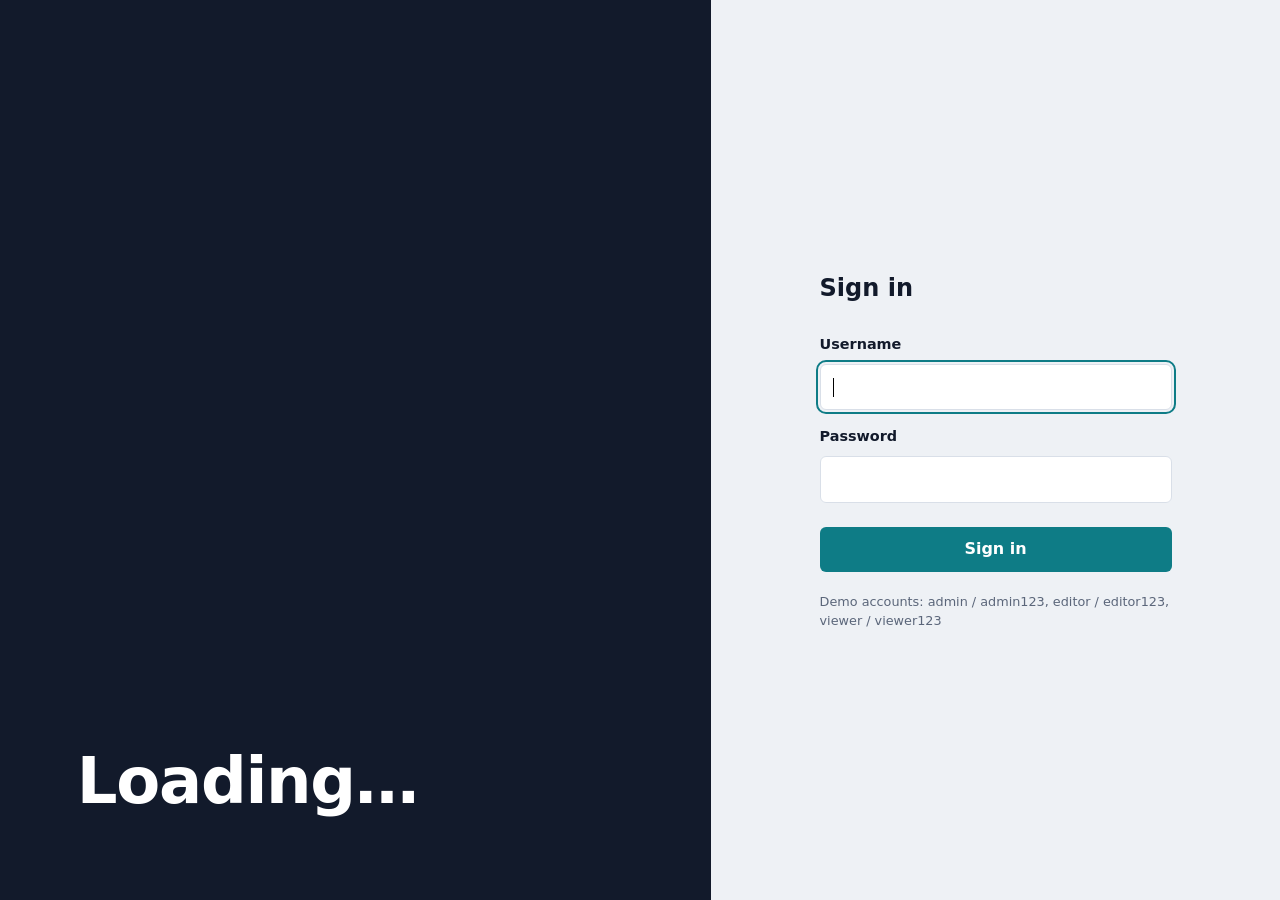
==== dashboard.html @ 2c2d31fc "first commit" ====
<!DOCTYPE html>
<html lang="en">
<head>
  <meta charset="UTF-8">
  <meta name="viewport" content="width=device-width, initial-scale=1">
  <title>Dashboard</title>
  <link rel="preconnect" href="https://fonts.googleapis.com">
  <link rel="preconnect" href="https://fonts.gstatic.com" crossorigin>
  <link rel="stylesheet" href="https://fonts.googleapis.com/css2?family=Instrument+Sans:wght@400;500;600;700&display=swap">
  <link rel="stylesheet" href="assets/css/styles.css">
</head>
<body class="app-page" hidden>
  <header class="topbar">
    <strong id="app-name" class="topbar-title"></strong>
    <nav id="nav" class="nav" aria-label="Sections"></nav>
    <div class="topbar-user">
      <span id="user-name"></span>
      <span id="user-role" class="badge"></span>
      <button id="logout-btn" class="btn btn-ghost" type="button">Sign out</button>
    </div>
  </header>

  <main id="content" class="content" tabindex="-1"></main>

  <script type="module" src="assets/js/dashboard.js"></script>
</body>
</html>
---- assets/css/styles.css ----
:root {
  --bg: #eef1f5;
  --surface: #ffffff;
  --ink: #121a2b;
  --muted: #5b667a;
  --line: #d9dfe8;
  --accent: #0e7c86;
  --accent-ink: #ffffff;
  --danger: #b3261e;
  --danger-bg: #fdecea;
  --radius: 6px;
  --font: "Instrument Sans", system-ui, -apple-system, "Segoe UI", sans-serif;
}

*, *::before, *::after { box-sizing: border-box; }
html { font-size: 16px; }
body {
  margin: 0;
  font-family: var(--font);
  color: var(--ink);
  background: var(--bg);
  line-height: 1.5;
}
[hidden] { display: none !important; }
:focus-visible { outline: 2px solid var(--accent); outline-offset: 2px; }

/* ---------- Buttons ---------- */
.btn {
  font: inherit; font-weight: 600;
  padding: .65rem 1.1rem;
  border: 0; border-radius: var(--radius);
  background: var(--accent); color: var(--accent-ink);
  cursor: pointer;
}
.btn:hover { filter: brightness(1.08); }
.btn:disabled { opacity: .6; cursor: wait; }
.btn-ghost { background: transparent; color: var(--ink); border: 1px solid var(--line); padding: .4rem .8rem; }
.btn-ghost:hover { background: var(--bg); filter: none; }

/* ---------- Login ---------- */
.login-page { display: grid; grid-template-columns: minmax(0, 5fr) minmax(0, 4fr); min-height: 100vh; }
.login-brand {
  background: var(--ink); color: #fff;
  padding: clamp(2rem, 6vw, 5rem);
  display: flex; flex-direction: column; justify-content: flex-end;
}
.login-brand h1 { margin: 0 0 .5rem; font-size: clamp(2.2rem, 5vw, 4rem); line-height: 1.05; letter-spacing: -.02em; }
.login-brand p { margin: 0; color: #aab4c8; max-width: 28ch; }
.login-panel { display: grid; place-items: center; padding: 2rem; }
.login-form { width: min(100%, 22rem); display: grid; gap: .5rem; }
.login-form h2 { margin: 0 0 .75rem; font-size: 1.5rem; }
.login-form label { font-weight: 600; font-size: .9rem; margin-top: .5rem; }
.login-form input {
  font: inherit; padding: .65rem .75rem;
  border: 1px solid var(--line); border-radius: var(--radius); background: var(--surface);
}
.login-form .btn { margin-top: 1rem; }
.hint { color: var(--muted); font-size: .8rem; margin: .75rem 0 0; }
.alert {
  background: var(--danger-bg); color: var(--danger);
  border-left: 3px solid var(--danger);
  padding: .6rem .8rem; border-radius: var(--radius); font-size: .9rem;
}

/* ---------- App shell ---------- */
.topbar {
  display: flex; align-items: center; gap: 1.5rem; flex-wrap: wrap;
  padding: .75rem clamp(1rem, 4vw, 2.5rem);
  background: var(--surface); border-bottom: 1px solid var(--line);
}
.topbar-title { font-size: 1.05rem; letter-spacing: -.01em; }
.nav { display: flex; gap: .25rem; flex: 1; flex-wrap: wrap; }
.nav button {
  font: inherit; font-weight: 500; color: var(--muted);
  background: none; border: 0; border-bottom: 2px solid transparent;
  padding: .4rem .75rem; cursor: pointer;
}
.nav button:hover { color: var(--ink); }
.nav button[aria-current="page"] { color: var(--ink); border-bottom-color: var(--accent); }
.topbar-user { display: flex; align-items: center; gap: .6rem; font-size: .9rem; }
.badge { background: #dff1f2; color: #0a5a62; padding: .1rem .55rem; border-radius: 999px; font-size: .78rem; font-weight: 600; }

.content { max-width: 60rem; margin: 0 auto; padding: 2rem clamp(1rem, 4vw, 2.5rem) 4rem; }
.content h1 { margin: 0 0 .25rem; font-size: 1.75rem; letter-spacing: -.02em; }
.lede { margin: 0 0 1.5rem; color: var(--muted); }
.panel { background: var(--surface); border: 1px solid var(--line); border-radius: var(--radius); padding: 1.25rem; margin-bottom: 1rem; }
.panel h2 { margin: 0 0 .75rem; font-size: 1rem; }
.chips { display: flex; flex-wrap: wrap; gap: .4rem; padding: 0; margin: 0; list-style: none; }
.chips li { background: var(--bg); border: 1px solid var(--line); border-radius: 999px; padding: .15rem .65rem; font-size: .85rem; }

.table-wrap { overflow-x: auto; }
table { width: 100%; border-collapse: collapse; font-size: .92rem; }
th, td { text-align: left; padding: .6rem .75rem; border-bottom: 1px solid var(--line); white-space: nowrap; }
th { color: var(--muted); font-weight: 600; }
.status-off { color: var(--danger); }
pre { margin: 0; overflow-x: auto; font-size: .85rem; background: var(--bg); padding: 1rem; border-radius: var(--radius); }

@media (max-width: 760px) {
  .login-page { grid-template-columns: 1fr; }
  .login-brand { min-height: 12rem; padding: 2rem; }
}
@media (prefers-reduced-motion: reduce) { * { transition: none !important; animation: none !important; } }
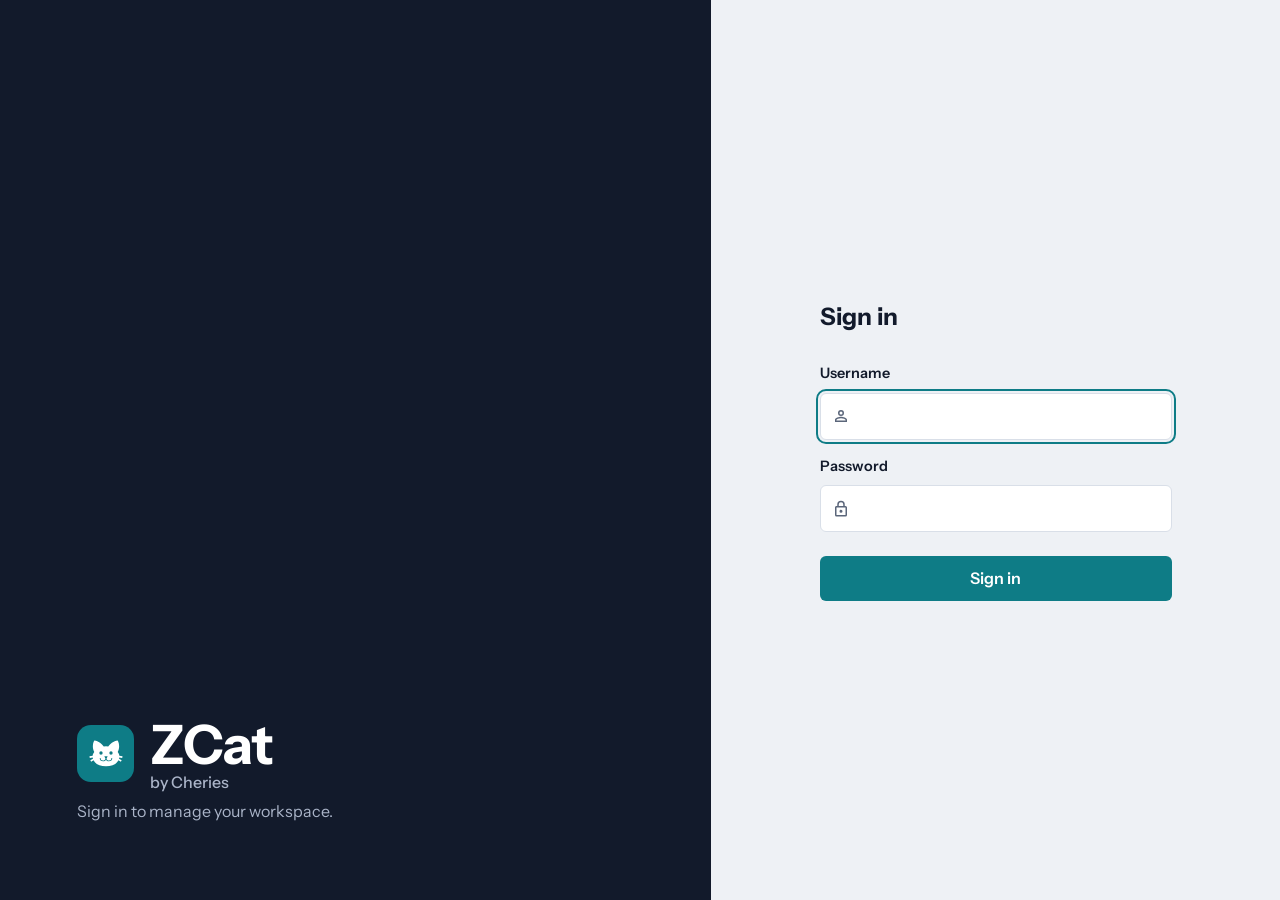
==== commit f4dc93c1: "first comment" ====
--- a/dashboard.html
+++ b/dashboard.html
@@ -4,6 +4,7 @@
   <meta charset="UTF-8">
   <meta name="viewport" content="width=device-width, initial-scale=1">
   <title>Dashboard</title>
+  <link rel="icon" type="image/svg+xml" href="assets/img/favicon.svg">
   <link rel="preconnect" href="https://fonts.googleapis.com">
   <link rel="preconnect" href="https://fonts.gstatic.com" crossorigin>
   <link rel="stylesheet" href="https://fonts.googleapis.com/css2?family=Instrument+Sans:wght@400;500;600;700&display=swap">
@@ -11,7 +12,7 @@
 </head>
 <body class="app-page" hidden>
   <header class="topbar">
-    <strong id="app-name" class="topbar-title"></strong>
+    <a id="brand" class="brand" href="#overview" aria-label="Home"></a>
     <nav id="nav" class="nav" aria-label="Sections"></nav>
     <div class="topbar-user">
       <span id="user-name"></span>
--- a/assets/css/styles.css
+++ b/assets/css/styles.css
@@ -56,11 +56,6 @@
 }
 .login-form .btn { margin-top: 1rem; }
 .hint { color: var(--muted); font-size: .8rem; margin: .75rem 0 0; }
-.alert {
-  background: var(--danger-bg); color: var(--danger);
-  border-left: 3px solid var(--danger);
-  padding: .6rem .8rem; border-radius: var(--radius); font-size: .9rem;
-}
 
 /* ---------- App shell ---------- */
 .topbar {
@@ -80,7 +75,7 @@
 .topbar-user { display: flex; align-items: center; gap: .6rem; font-size: .9rem; }
 .badge { background: #dff1f2; color: #0a5a62; padding: .1rem .55rem; border-radius: 999px; font-size: .78rem; font-weight: 600; }
 
-.content { max-width: 60rem; margin: 0 auto; padding: 2rem clamp(1rem, 4vw, 2.5rem) 4rem; }
+.content { max-width: 70rem; margin: 0 auto; padding: 2rem clamp(1rem, 4vw, 2.5rem) 4rem; }
 .content h1 { margin: 0 0 .25rem; font-size: 1.75rem; letter-spacing: -.02em; }
 .lede { margin: 0 0 1.5rem; color: var(--muted); }
 .panel { background: var(--surface); border: 1px solid var(--line); border-radius: var(--radius); padding: 1.25rem; margin-bottom: 1rem; }
@@ -100,3 +95,225 @@
   .login-brand { min-height: 12rem; padding: 2rem; }
 }
 @media (prefers-reduced-motion: reduce) { * { transition: none !important; animation: none !important; } }
+
+/* ---------- Tests: catalog & intro ---------- */
+.muted { color: var(--muted); }
+.cards { display: grid; grid-template-columns: repeat(auto-fill, minmax(16rem, 1fr)); gap: 1rem; }
+.card {
+  font: inherit; color: inherit; text-align: left; cursor: pointer;
+  display: flex; flex-direction: column; gap: .4rem;
+  background: var(--surface); border: 1px solid var(--line); border-top: 3px solid var(--accent);
+  border-radius: var(--radius); padding: 1.1rem;
+  transition: transform .12s ease, box-shadow .12s ease;
+}
+.card:hover { transform: translateY(-2px); box-shadow: 0 6px 18px rgba(18, 26, 43, .1); }
+.card-folder { font-size: .72rem; text-transform: uppercase; letter-spacing: .08em; color: var(--accent); font-weight: 700; }
+.card-title { font-size: 1.1rem; font-weight: 700; letter-spacing: -.01em; }
+.card-desc { color: var(--muted); font-size: .9rem; flex: 1; }
+.card-meta { font-size: .8rem; color: var(--muted); }
+.card-last { font-size: .8rem; font-weight: 600; color: #0a5a62; }
+.link-btn { font: inherit; background: none; border: 0; color: var(--accent); cursor: pointer; padding: 0; margin-bottom: 1rem; }
+.facts { display: flex; gap: 1.25rem; flex-wrap: wrap; padding: 0; margin: .75rem 0 0; list-style: none; color: var(--muted); font-size: .9rem; }
+.paces { border: 1px solid var(--line); border-radius: var(--radius); margin: 1rem 0 0; display: flex; gap: .75rem; flex-wrap: wrap; }
+.paces legend { font-weight: 600; padding: 0 .4rem; }
+.pace { display: flex; align-items: center; gap: .5rem; padding: .55rem 1rem; border: 1px solid var(--line); border-radius: var(--radius); cursor: pointer; }
+.pace:has(input:checked) { border-color: var(--accent); background: #e6f3f4; }
+.pace input { accent-color: var(--accent); }
+.pace-name { font-weight: 600; }
+.test-root > .btn { margin-top: .5rem; }
+
+/* ---------- Tests: runner ---------- */
+.runner-bar {
+  position: sticky; top: 0; z-index: 5;
+  display: flex; align-items: center; gap: 1rem; flex-wrap: wrap;
+  background: var(--surface); border: 1px solid var(--line); border-radius: var(--radius);
+  padding: .6rem 1rem; margin-bottom: 1rem;
+}
+.runner-bar strong { flex: 1; min-width: 8rem; }
+.timer { font-variant-numeric: tabular-nums; font-weight: 700; font-size: 1.15rem; }
+.timer.low { color: var(--danger); }
+.runner { display: grid; grid-template-columns: minmax(0, 1fr) 15rem; gap: 1rem; align-items: start; }
+.q-card, .side { background: var(--surface); border: 1px solid var(--line); border-radius: var(--radius); padding: 1.5rem; }
+.side { padding: 1rem; position: sticky; top: 5rem; }
+.side h2 { font-size: .9rem; margin: 0 0 .75rem; }
+.legend { font-size: .75rem; margin: .75rem 0 0; }
+.palette { display: grid; grid-template-columns: repeat(5, 1fr); gap: .4rem; }
+.pal { font: inherit; font-size: .85rem; aspect-ratio: 1; border: 1px solid var(--line); background: var(--surface); border-radius: var(--radius); cursor: pointer; position: relative; }
+.pal.done { background: #dff1f2; border-color: var(--accent); }
+.pal[aria-current="step"] { outline: 2px solid var(--ink); outline-offset: 1px; font-weight: 700; }
+.pal.flag::after { content: ""; position: absolute; top: 3px; right: 3px; width: 7px; height: 7px; border-radius: 50%; background: #d98a00; }
+
+.q-head { display: flex; align-items: center; gap: .5rem; flex-wrap: wrap; margin-bottom: 1rem; }
+.q-num { font-weight: 700; margin-right: auto; }
+.badge-soft { background: var(--bg); color: var(--muted); }
+.chip-btn { font: inherit; font-size: .85rem; border: 1px solid var(--line); background: var(--surface); color: var(--ink); border-radius: 999px; padding: .2rem .8rem; cursor: pointer; }
+.chip-btn[aria-pressed="true"] { background: var(--ink); color: #fff; border-color: var(--ink); }
+.hint-box { background: #fff7e0; border-left: 3px solid #d98a00; padding: .6rem .8rem; border-radius: var(--radius); font-size: .9rem; margin: 0 0 1rem; }
+.q-img { display: block; max-width: 100%; object-fit: contain; border-radius: var(--radius); margin: 0 0 1rem; }
+.q-img.landscape { max-height: 16rem; }
+.q-img.portrait { max-height: 24rem; }
+.q-img.square { max-height: 18rem; }
+.passage { background: var(--bg); border-radius: var(--radius); padding: 1rem; margin-bottom: 1rem; }
+.q-text { font-size: 1.25rem; margin: 0 0 1rem; line-height: 1.4; }
+.multi-note { font-size: .85rem; font-weight: 600; color: var(--accent); margin: 0 0 .5rem; }
+.opts { display: grid; gap: .5rem; }
+.opt { display: flex; align-items: center; gap: .75rem; border: 1px solid var(--line); border-radius: var(--radius); padding: .7rem .9rem; cursor: pointer; }
+.opt:hover { border-color: var(--accent); }
+.opt:has(input:checked) { border-color: var(--accent); background: #e6f3f4; }
+.opt input { accent-color: var(--accent); }
+.opt-key { font-weight: 700; color: var(--muted); width: 1.2rem; }
+
+.sentence { font-size: 1.15rem; line-height: 2.2; margin: 0 0 1rem; }
+.seg {
+  font: inherit; color: inherit; background: var(--surface); cursor: pointer;
+  border: 1px solid #8aa0b8; border-radius: 4px; padding: 0 .2rem; margin-top: 0.1rem; margin-bottom: 0.2rem; background-color:#defeff;
+  text-decoration: underline; text-decoration-thickness: 1px; text-underline-offset: 3px;
+}
+.seg:hover { background: #e6f3f4; border-color: var(--accent); }
+.seg[aria-pressed="true"] { background: var(--danger-bg); border-color: var(--danger); color: var(--danger); }
+.seg.need-fix { background: var(--danger-bg); border-color: var(--danger); color: var(--danger); text-decoration-color: var(--danger); }
+.seg.is-ok { background: #e6f3f4; border-color: var(--accent); }
+.seg.is-ok::after { content: " ✓"; display: inline-block; color: var(--accent); font-weight: 700; text-decoration: none; }
+.seg-fix { display: inline-block; margin: 0 .15rem; padding: 0 .5rem; border-radius: 4px; background: var(--accent); color: #fff; font-size: .85em; font-weight: 600; line-height: 1.7; }
+.chip-correct { border-color: var(--accent); background: #e6f3f4; }
+.fixes { display: grid; gap: .6rem; margin: 0 0 1rem; }
+.fix { display: grid; gap: .25rem; font-size: .9rem; }
+.fix input { font: inherit; padding: .6rem .75rem; border: 1px solid var(--line); border-radius: var(--radius); }
+.q-nav { display: flex; justify-content: space-between; gap: .5rem; margin-top: 1.5rem; }
+.q-nav .btn:disabled { cursor: not-allowed; }
+
+/* ---------- Tests: results ---------- */
+.summary { display: flex; align-items: center; gap: 2rem; flex-wrap: wrap; }
+.ring { --p: 0; width: 8rem; aspect-ratio: 1; border-radius: 50%; display: grid; place-items: center; position: relative; background: conic-gradient(var(--accent) calc(var(--p) * 1%), var(--line) 0); }
+.ring::before { content: ""; position: absolute; inset: .7rem; background: var(--surface); border-radius: 50%; }
+.ring span { position: relative; font-size: 1.6rem; font-weight: 700; }
+.stats { display: grid; grid-template-columns: repeat(auto-fit, minmax(6rem, 1fr)); gap: 1rem; flex: 1; }
+.stat { display: grid; }
+.stat strong { font-size: 1.6rem; }
+.stat span { color: var(--muted); font-size: .85rem; }
+.stat.ok strong { color: var(--accent); }
+.stat.bad strong { color: var(--danger); }
+.review { background: var(--surface); border: 1px solid var(--line); border-left-width: 4px; border-radius: var(--radius); margin-bottom: .6rem; }
+.review.correct { border-left-color: var(--accent); }
+.review.incorrect { border-left-color: var(--danger); }
+.review.unanswered { border-left-color: #9aa5b8; }
+.review summary { cursor: pointer; padding: .75rem 1rem; display: flex; gap: .75rem; }
+.mark { font-weight: 700; }
+.review.correct .mark { color: var(--accent); }
+.review.incorrect .mark { color: var(--danger); }
+.review-body { padding: 0 1rem 1rem 2.6rem; font-size: .92rem; }
+.review-row { margin: .3rem 0; }
+.explain { background: var(--bg); border-radius: var(--radius); padding: .75rem 1rem; margin-top: .6rem; }
+.explain p { margin: .3rem 0; }
+.explain ul { margin: .3rem 0 0; padding-left: 1.2rem; }
+.formula { font-family: ui-monospace, monospace; font-size: .85rem; }
+
+@media (max-width: 860px) {
+  .runner { grid-template-columns: 1fr; }
+  .side { position: static; }
+  .palette { grid-template-columns: repeat(auto-fill, minmax(2.5rem, 1fr)); }
+}
+
+/* ---------- Password tool ---------- */
+.tool-form { display: grid; gap: .6rem; max-width: 28rem; }
+.field { display: grid; gap: .25rem; font-size: .9rem; font-weight: 600; }
+.field input, .field select { font: inherit; font-weight: 400; padding: .6rem .75rem; border: 1px solid var(--line); border-radius: var(--radius); background: var(--surface); color: var(--ink); }
+.check-row { display: flex; align-items: center; gap: .5rem; font-size: .9rem; }
+.tool-out { display: grid; gap: .5rem; justify-items: start; margin: 1rem 0; }
+.tool-out pre { width: 100%; }
+.hash { display: block; width: 100%; word-break: break-all; background: var(--bg); padding: .6rem .75rem; border-radius: var(--radius); font-size: .85rem; }
+.result-ok { color: var(--accent); font-weight: 600; margin: .5rem 0 0; }
+.result-bad { color: var(--danger); font-weight: 600; margin: .5rem 0 0; }
+.notes { margin: 0; padding-left: 1.2rem; display: grid; gap: .4rem; }
+details.panel summary { cursor: pointer; font-weight: 600; }
+details.panel[open] summary { margin-bottom: .75rem; }
+code { background: var(--bg); padding: .05rem .3rem; border-radius: 4px; font-size: .88em; }
+
+/* ---------- Modal ---------- */
+.modal { border: 0; padding: 0; border-radius: 10px; width: min(92vw, 28rem); max-height: 85vh; color: var(--ink); background: var(--surface); box-shadow: 0 20px 60px rgba(18, 26, 43, .35); }
+.modal-wide { width: min(92vw, 40rem); }
+.modal::backdrop { background: rgba(18, 26, 43, .55); }
+.modal[open] { animation: modal-in .14s ease-out; }
+@keyframes modal-in { from { opacity: 0; transform: translateY(8px) scale(.98); } }
+body:has(dialog.modal[open]) { overflow: hidden; }
+.modal-card { display: flex; flex-direction: column; max-height: 85vh; }
+.modal-head { display: flex; align-items: center; justify-content: space-between; gap: 1rem; padding: 1rem 1.25rem; border-bottom: 1px solid var(--line); }
+.modal-head h2 { margin: 0; font-size: 1.1rem; }
+.modal-x { font: inherit; font-size: 1.5rem; line-height: 1; background: none; border: 0; color: var(--muted); cursor: pointer; padding: 0 .25rem; }
+.modal-x:hover { color: var(--ink); }
+.modal-body { padding: 1.25rem; overflow-y: auto; }
+.modal-body > :first-child { margin-top: 0; }
+.modal-body > :last-child { margin-bottom: 0; }
+.modal-body .explain { background: none; padding: 0; margin: 0; }
+.modal-foot { display: flex; justify-content: flex-end; gap: .5rem; padding: .75rem 1.25rem 1rem; }
+.btn-danger { background: var(--danger); }
+
+/* ---------- Peek answer ---------- */
+.opt.reveal-correct { border-color: var(--accent); background: #e6f3f4; box-shadow: inset 4px 0 0 var(--accent); }
+.opt-tag { margin-left: auto; font-size: .75rem; font-weight: 700; color: var(--accent); }
+.answer-box { margin-top: 1rem; background: #e6f3f4; border-left: 3px solid var(--accent); padding: .7rem .9rem; border-radius: var(--radius); font-size: .95rem; }
+
+/* ---------- Reports ---------- */
+.pct { font-weight: 600; font-size: .8rem; padding: .1rem .55rem; border-radius: 999px; }
+.pct-high { background: #dff1f2; color: #0a5a62; }
+.pct-mid { background: #fff3d6; color: #7a5200; }
+.pct-low { background: var(--danger-bg); color: var(--danger); }
+.report-actions { display: flex; justify-content: flex-end; }
+
+/* ---------- Reports: row actions ---------- */
+.btn-sm { padding: .25rem .7rem; font-size: .85rem; }
+.row-actions { display: flex; gap: .4rem; }
+.row-actions .btn:disabled { cursor: not-allowed; }
+
+/* ---------- Modal: test details ---------- */
+.modal .paces { margin-top: 1rem; }
+
+/* ---------- Timer pause ---------- */
+.q-card { position: relative; }
+.runner.paused .q-card > *, .runner.paused .side > * { visibility: hidden; }
+.runner.paused .q-card::after { content: "Paused"; position: absolute; inset: 0; display: grid; place-items: center; font-size: 1.5rem; font-weight: 700; }
+
+/* ---------- Icons & logo ---------- */
+.icon { flex: none; vertical-align: middle; }
+.btn, .chip-btn { display: inline-flex; align-items: center; justify-content: center; gap: .4rem; }
+.brand { display: inline-flex; align-items: center; gap: .6rem; color: var(--ink); text-decoration: none; border-bottom: 2px solid transparent; padding: .15rem 0; }
+.brand[aria-current="page"] { border-bottom-color: var(--accent); }
+.brand-mark { display: grid; place-items: center; width: 2.1rem; height: 2.1rem; border-radius: 8px; background: var(--accent); color: #fff; flex: none; }
+.brand-text { display: inline-flex; align-items: baseline; gap: .35rem; }
+.brand-name { font-weight: 700; font-size: 1.15rem; letter-spacing: -.01em; }
+.brand-by { color: var(--muted); font-size: .8rem; font-weight: 500; letter-spacing: normal; }
+.nav button { display: inline-flex; align-items: center; gap: .4rem; }
+.timer-wrap { display: inline-flex; align-items: center; gap: .35rem; }
+.card-folder { display: inline-flex; align-items: center; gap: .35rem; }
+.login-logo { display: flex; align-items: center; gap: 1rem; margin: 0 0 .75rem; }
+.login-brand .brand-mark { width: 3.6rem; height: 3.6rem; border-radius: 14px; }
+.login-brand .brand-text { flex-direction: column; align-items: flex-start; gap: .1rem; line-height: 1.05; }
+.login-brand .brand-name { font-size: clamp(2rem, 4.5vw, 3.4rem); }
+.login-brand .brand-by { color: #aab4c8; font-size: 1rem; }
+.input-wrap { position: relative; }
+.input-icon { position: absolute; left: .75rem; top: 50%; transform: translateY(-50%); color: var(--muted); display: grid; pointer-events: none; }
+.login-form .input-wrap input { width: 100%; padding-left: 2.5rem; }
+
+/* ---------- Home ---------- */
+.hero { display: flex; align-items: center; justify-content: space-between; gap: 1.5rem; flex-wrap: wrap; margin-bottom: 1.25rem; padding: clamp(1.25rem, 4vw, 2.25rem); border-radius: 12px; color: #fff; background: linear-gradient(135deg, #121a2b 0%, #1d4b63 100%); }
+.hero h1 { margin: 0 0 .35rem; color: #fff; font-size: clamp(1.6rem, 4vw, 2.3rem); }
+.hero p { margin: 0; color: #c3cde0; max-width: 38ch; }
+.btn-lg { padding: .9rem 1.6rem; font-size: 1.05rem; letter-spacing: .08em; text-transform: uppercase; }
+.btn-hero { background: #2ec4b6; color: #08222c; }
+.btn-hero:hover { filter: brightness(1.08); }
+.home-grid { display: grid; grid-template-columns: repeat(auto-fit, minmax(18rem, 1fr)); gap: 1rem; margin-bottom: 1.25rem; }
+.list-card { margin-bottom: 0; }
+.list-card h2 { display: flex; align-items: center; gap: .5rem; margin: 0 0 .75rem; }
+.mini-list { list-style: none; margin: 0; padding: 0; display: grid; gap: .25rem; }
+.mini-item { display: flex; align-items: center; gap: .75rem; padding: .6rem .5rem; border-radius: var(--radius); }
+button.mini-item { font: inherit; color: inherit; background: none; border: 0; width: 100%; text-align: left; cursor: pointer; }
+button.mini-item:hover { background: var(--bg); }
+.mini-icon { display: grid; place-items: center; width: 2.2rem; height: 2.2rem; border-radius: 50%; background: #e6f3f4; color: var(--accent); flex: none; }
+.mini-main { flex: 1; min-width: 0; display: grid; }
+.mini-title { font-weight: 600; overflow: hidden; text-overflow: ellipsis; white-space: nowrap; }
+.mini-sub { color: var(--muted); font-size: .82rem; }
+.quotes { display: grid; grid-template-columns: repeat(auto-fit, minmax(15rem, 1fr)); gap: 1rem; margin-bottom: 1.25rem; }
+.quote-card { margin: 0; display: flex; align-items: flex-start; gap: .85rem; padding: 1.1rem 1.25rem; background: var(--surface); border: 1px solid var(--line); border-radius: 10px; }
+.quote-icon { display: grid; place-items: center; width: 2.4rem; height: 2.4rem; border-radius: 50%; background: #e6f3f4; color: var(--accent); flex: none; }
+.quote-card p { margin: 0; font-weight: 500; line-height: 1.45; }
+details.panel .chips + .chips { margin-top: .5rem; }
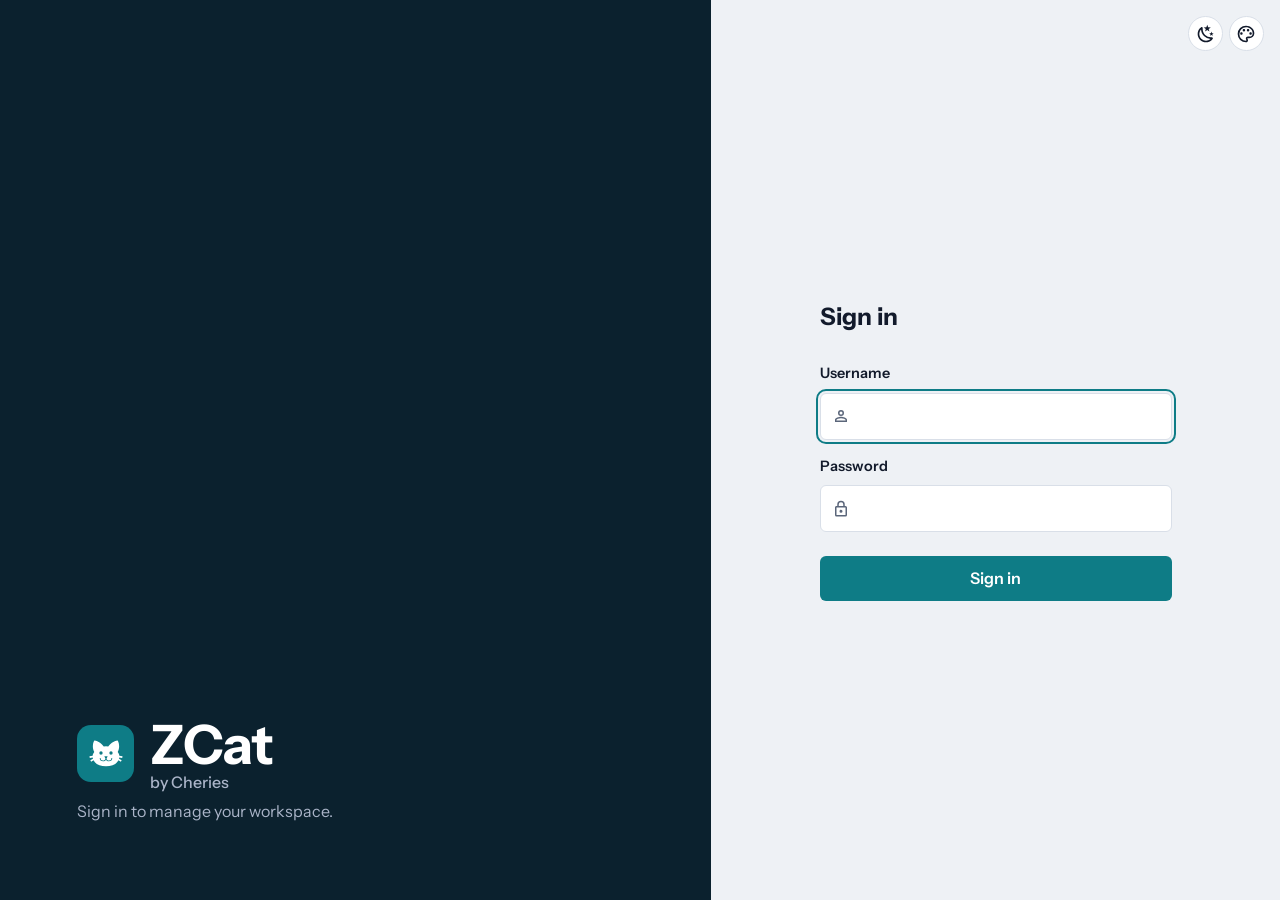
==== commit d3970f24: "first commit" ====
--- a/dashboard.html
+++ b/dashboard.html
@@ -8,6 +8,7 @@
   <link rel="preconnect" href="https://fonts.googleapis.com">
   <link rel="preconnect" href="https://fonts.gstatic.com" crossorigin>
   <link rel="stylesheet" href="https://fonts.googleapis.com/css2?family=Instrument+Sans:wght@400;500;600;700&display=swap">
+  <script src="assets/js/theme-boot.js"></script>
   <link rel="stylesheet" href="assets/css/styles.css">
 </head>
 <body class="app-page" hidden>
@@ -15,6 +16,7 @@
     <a id="brand" class="brand" href="#overview" aria-label="Home"></a>
     <nav id="nav" class="nav" aria-label="Sections"></nav>
     <div class="topbar-user">
+      <span class="theme-controls" id="theme-controls"></span>
       <span id="user-name"></span>
       <span id="user-role" class="badge"></span>
       <button id="logout-btn" class="btn btn-ghost" type="button">Sign out</button>
--- a/assets/css/styles.css
+++ b/assets/css/styles.css
@@ -1,16 +1,79 @@
 :root {
+  color-scheme: light;
   --bg: #eef1f5;
   --surface: #ffffff;
   --ink: #121a2b;
+  --on-ink: #ffffff;
   --muted: #5b667a;
   --line: #d9dfe8;
   --accent: #0e7c86;
   --accent-ink: #ffffff;
   --danger: #b3261e;
   --danger-bg: #fdecea;
+  --warn-bg: #fff3d6;
+  --warn-ink: #7a5200;
+  --warn-line: #d98a00;
+  --warn-soft: #fff7e0;
+  --ok-bg: #e3f4e8;
+  --ok-ink: #1c6b3a;
+  --bad-bg: #fde4e4;
+  --bad-ink: #9b1c1c;
+  --neutral-line: #9aa5b8;
+  --seg-line: #8aa0b8;
+  --seg-bg: #defeff;
+  --star: #e3a008;
+  --shadow: rgba(18, 26, 43, .1);
+  /* derived from the accent, so every theme and mode stays consistent */
+  --accent-soft: color-mix(in srgb, var(--accent) 14%, var(--surface));
+  --accent-text: color-mix(in srgb, var(--accent) 62%, var(--ink));
+  --hero-from: color-mix(in srgb, var(--accent) 22%, #0c1424);
+  --hero-to: color-mix(in srgb, var(--accent) 62%, #0c1424);
+  --hero-btn: color-mix(in srgb, var(--accent) 55%, #ffffff);
+  --brand-bg: color-mix(in srgb, var(--accent) 14%, #0b1220);
   --radius: 6px;
   --font: "Instrument Sans", system-ui, -apple-system, "Segoe UI", sans-serif;
 }
+
+/* Dark mode */
+html[data-mode="dark"] {
+  color-scheme: dark;
+  --bg: #0c1017;
+  --surface: #151b25;
+  --ink: #e7ecf4;
+  --on-ink: #0c1017;
+  --muted: #9aa6ba;
+  --line: #283244;
+  --accent-ink: #07131a;
+  --danger: #ff7a70;
+  --danger-bg: #3a1d1f;
+  --warn-bg: #3b2f12;
+  --warn-ink: #f3c969;
+  --warn-line: #e0a030;
+  --warn-soft: #2e2711;
+  --ok-bg: #16301f;
+  --ok-ink: #7fd89a;
+  --bad-bg: #3a1d1f;
+  --bad-ink: #ff9a92;
+  --neutral-line: #55627a;
+  --seg-line: #4a5b75;
+  --seg-bg: color-mix(in srgb, var(--accent) 18%, var(--surface));
+  --star: #f5b83d;
+  --shadow: rgba(0, 0, 0, .45);
+}
+
+/* Accent themes (light, then dark) */
+html[data-accent="teal"]   { --accent: #0e7c86; }
+html[data-accent="ocean"]  { --accent: #2563eb; }
+html[data-accent="violet"] { --accent: #7c3aed; }
+html[data-accent="rose"]   { --accent: #e11d48; }
+html[data-accent="forest"] { --accent: #15803d; }
+html[data-accent="sunset"] { --accent: #c2410c; }
+html[data-mode="dark"][data-accent="teal"]   { --accent: #2bb8c4; }
+html[data-mode="dark"][data-accent="ocean"]  { --accent: #6ea8ff; }
+html[data-mode="dark"][data-accent="violet"] { --accent: #a78bfa; }
+html[data-mode="dark"][data-accent="rose"]   { --accent: #fb7185; }
+html[data-mode="dark"][data-accent="forest"] { --accent: #4ade80; }
+html[data-mode="dark"][data-accent="sunset"] { --accent: #fb923c; }
 
 *, *::before, *::after { box-sizing: border-box; }
 html { font-size: 16px; }
@@ -40,7 +103,7 @@
 /* ---------- Login ---------- */
 .login-page { display: grid; grid-template-columns: minmax(0, 5fr) minmax(0, 4fr); min-height: 100vh; }
 .login-brand {
-  background: var(--ink); color: #fff;
+  background: var(--brand-bg); color: #fff;
   padding: clamp(2rem, 6vw, 5rem);
   display: flex; flex-direction: column; justify-content: flex-end;
 }
@@ -73,7 +136,7 @@
 .nav button:hover { color: var(--ink); }
 .nav button[aria-current="page"] { color: var(--ink); border-bottom-color: var(--accent); }
 .topbar-user { display: flex; align-items: center; gap: .6rem; font-size: .9rem; }
-.badge { background: #dff1f2; color: #0a5a62; padding: .1rem .55rem; border-radius: 999px; font-size: .78rem; font-weight: 600; }
+.badge { background: var(--accent-soft); color: var(--accent-text); padding: .1rem .55rem; border-radius: 999px; font-size: .78rem; font-weight: 600; }
 
 .content { max-width: 70rem; margin: 0 auto; padding: 2rem clamp(1rem, 4vw, 2.5rem) 4rem; }
 .content h1 { margin: 0 0 .25rem; font-size: 1.75rem; letter-spacing: -.02em; }
@@ -106,18 +169,18 @@
   border-radius: var(--radius); padding: 1.1rem;
   transition: transform .12s ease, box-shadow .12s ease;
 }
-.card:hover { transform: translateY(-2px); box-shadow: 0 6px 18px rgba(18, 26, 43, .1); }
+.card:hover { transform: translateY(-2px); box-shadow: 0 6px 18px var(--shadow); }
 .card-folder { font-size: .72rem; text-transform: uppercase; letter-spacing: .08em; color: var(--accent); font-weight: 700; }
 .card-title { font-size: 1.1rem; font-weight: 700; letter-spacing: -.01em; }
 .card-desc { color: var(--muted); font-size: .9rem; flex: 1; }
 .card-meta { font-size: .8rem; color: var(--muted); }
-.card-last { font-size: .8rem; font-weight: 600; color: #0a5a62; }
+.card-last { font-size: .8rem; font-weight: 600; color: var(--accent-text); }
 .link-btn { font: inherit; background: none; border: 0; color: var(--accent); cursor: pointer; padding: 0; margin-bottom: 1rem; }
 .facts { display: flex; gap: 1.25rem; flex-wrap: wrap; padding: 0; margin: .75rem 0 0; list-style: none; color: var(--muted); font-size: .9rem; }
 .paces { border: 1px solid var(--line); border-radius: var(--radius); margin: 1rem 0 0; display: flex; gap: .75rem; flex-wrap: wrap; }
 .paces legend { font-weight: 600; padding: 0 .4rem; }
 .pace { display: flex; align-items: center; gap: .5rem; padding: .55rem 1rem; border: 1px solid var(--line); border-radius: var(--radius); cursor: pointer; }
-.pace:has(input:checked) { border-color: var(--accent); background: #e6f3f4; }
+.pace:has(input:checked) { border-color: var(--accent); background: var(--accent-soft); }
 .pace input { accent-color: var(--accent); }
 .pace-name { font-weight: 600; }
 .test-root > .btn { margin-top: .5rem; }
@@ -139,16 +202,16 @@
 .legend { font-size: .75rem; margin: .75rem 0 0; }
 .palette { display: grid; grid-template-columns: repeat(5, 1fr); gap: .4rem; }
 .pal { font: inherit; font-size: .85rem; aspect-ratio: 1; border: 1px solid var(--line); background: var(--surface); border-radius: var(--radius); cursor: pointer; position: relative; }
-.pal.done { background: #dff1f2; border-color: var(--accent); }
+.pal.done { background: var(--accent-soft); border-color: var(--accent); }
 .pal[aria-current="step"] { outline: 2px solid var(--ink); outline-offset: 1px; font-weight: 700; }
-.pal.flag::after { content: ""; position: absolute; top: 3px; right: 3px; width: 7px; height: 7px; border-radius: 50%; background: #d98a00; }
+.pal.flag::after { content: ""; position: absolute; top: 3px; right: 3px; width: 7px; height: 7px; border-radius: 50%; background: var(--warn-line); }
 
 .q-head { display: flex; align-items: center; gap: .5rem; flex-wrap: wrap; margin-bottom: 1rem; }
 .q-num { font-weight: 700; margin-right: auto; }
 .badge-soft { background: var(--bg); color: var(--muted); }
 .chip-btn { font: inherit; font-size: .85rem; border: 1px solid var(--line); background: var(--surface); color: var(--ink); border-radius: 999px; padding: .2rem .8rem; cursor: pointer; }
-.chip-btn[aria-pressed="true"] { background: var(--ink); color: #fff; border-color: var(--ink); }
-.hint-box { background: #fff7e0; border-left: 3px solid #d98a00; padding: .6rem .8rem; border-radius: var(--radius); font-size: .9rem; margin: 0 0 1rem; }
+.chip-btn[aria-pressed="true"] { background: var(--ink); color: var(--on-ink); border-color: var(--ink); }
+.hint-box { background: var(--warn-soft); border-left: 3px solid var(--warn-line); padding: .6rem .8rem; border-radius: var(--radius); font-size: .9rem; margin: 0 0 1rem; }
 .q-img { display: block; max-width: 100%; object-fit: contain; border-radius: var(--radius); margin: 0 0 1rem; }
 .q-img.landscape { max-height: 16rem; }
 .q-img.portrait { max-height: 24rem; }
@@ -159,23 +222,23 @@
 .opts { display: grid; gap: .5rem; }
 .opt { display: flex; align-items: center; gap: .75rem; border: 1px solid var(--line); border-radius: var(--radius); padding: .7rem .9rem; cursor: pointer; }
 .opt:hover { border-color: var(--accent); }
-.opt:has(input:checked) { border-color: var(--accent); background: #e6f3f4; }
+.opt:has(input:checked) { border-color: var(--accent); background: var(--accent-soft); }
 .opt input { accent-color: var(--accent); }
 .opt-key { font-weight: 700; color: var(--muted); width: 1.2rem; }
 
 .sentence { font-size: 1.15rem; line-height: 2.2; margin: 0 0 1rem; }
 .seg {
   font: inherit; color: inherit; background: var(--surface); cursor: pointer;
-  border: 1px solid #8aa0b8; border-radius: 4px; padding: 0 .2rem; margin-top: 0.1rem; margin-bottom: 0.2rem; background-color:#defeff;
+  border: 1px solid var(--seg-line); border-radius: 4px; padding: 0 .2rem; margin-top: 0.1rem; margin-bottom: 0.2rem; background-color: var(--seg-bg);
   text-decoration: underline; text-decoration-thickness: 1px; text-underline-offset: 3px;
 }
-.seg:hover { background: #e6f3f4; border-color: var(--accent); }
+.seg:hover { background: var(--accent-soft); border-color: var(--accent); }
 .seg[aria-pressed="true"] { background: var(--danger-bg); border-color: var(--danger); color: var(--danger); }
 .seg.need-fix { background: var(--danger-bg); border-color: var(--danger); color: var(--danger); text-decoration-color: var(--danger); }
-.seg.is-ok { background: #e6f3f4; border-color: var(--accent); }
+.seg.is-ok { background: var(--accent-soft); border-color: var(--accent); }
 .seg.is-ok::after { content: " ✓"; display: inline-block; color: var(--accent); font-weight: 700; text-decoration: none; }
-.seg-fix { display: inline-block; margin: 0 .15rem; padding: 0 .5rem; border-radius: 4px; background: var(--accent); color: #fff; font-size: .85em; font-weight: 600; line-height: 1.7; }
-.chip-correct { border-color: var(--accent); background: #e6f3f4; }
+.seg-fix { display: inline-block; margin: 0 .15rem; padding: 0 .5rem; border-radius: 4px; background: var(--accent); color: var(--accent-ink); font-size: .85em; font-weight: 600; line-height: 1.7; }
+.chip-correct { border-color: var(--accent); background: var(--accent-soft); }
 .fixes { display: grid; gap: .6rem; margin: 0 0 1rem; }
 .fix { display: grid; gap: .25rem; font-size: .9rem; }
 .fix input { font: inherit; padding: .6rem .75rem; border: 1px solid var(--line); border-radius: var(--radius); }
@@ -196,7 +259,7 @@
 .review { background: var(--surface); border: 1px solid var(--line); border-left-width: 4px; border-radius: var(--radius); margin-bottom: .6rem; }
 .review.correct { border-left-color: var(--accent); }
 .review.incorrect { border-left-color: var(--danger); }
-.review.unanswered { border-left-color: #9aa5b8; }
+.review.unanswered { border-left-color: var(--neutral-line); }
 .review summary { cursor: pointer; padding: .75rem 1rem; display: flex; gap: .75rem; }
 .mark { font-weight: 700; }
 .review.correct .mark { color: var(--accent); }
@@ -249,14 +312,14 @@
 .btn-danger { background: var(--danger); }
 
 /* ---------- Peek answer ---------- */
-.opt.reveal-correct { border-color: var(--accent); background: #e6f3f4; box-shadow: inset 4px 0 0 var(--accent); }
+.opt.reveal-correct { border-color: var(--accent); background: var(--accent-soft); box-shadow: inset 4px 0 0 var(--accent); }
 .opt-tag { margin-left: auto; font-size: .75rem; font-weight: 700; color: var(--accent); }
-.answer-box { margin-top: 1rem; background: #e6f3f4; border-left: 3px solid var(--accent); padding: .7rem .9rem; border-radius: var(--radius); font-size: .95rem; }
+.answer-box { margin-top: 1rem; background: var(--accent-soft); border-left: 3px solid var(--accent); padding: .7rem .9rem; border-radius: var(--radius); font-size: .95rem; }
 
 /* ---------- Reports ---------- */
 .pct { font-weight: 600; font-size: .8rem; padding: .1rem .55rem; border-radius: 999px; }
-.pct-high { background: #dff1f2; color: #0a5a62; }
-.pct-mid { background: #fff3d6; color: #7a5200; }
+.pct-high { background: var(--accent-soft); color: var(--accent-text); }
+.pct-mid { background: var(--warn-bg); color: var(--warn-ink); }
 .pct-low { background: var(--danger-bg); color: var(--danger); }
 .report-actions { display: flex; justify-content: flex-end; }
 
@@ -278,7 +341,7 @@
 .btn, .chip-btn { display: inline-flex; align-items: center; justify-content: center; gap: .4rem; }
 .brand { display: inline-flex; align-items: center; gap: .6rem; color: var(--ink); text-decoration: none; border-bottom: 2px solid transparent; padding: .15rem 0; }
 .brand[aria-current="page"] { border-bottom-color: var(--accent); }
-.brand-mark { display: grid; place-items: center; width: 2.1rem; height: 2.1rem; border-radius: 8px; background: var(--accent); color: #fff; flex: none; }
+.brand-mark { display: grid; place-items: center; width: 2.1rem; height: 2.1rem; border-radius: 8px; background: var(--accent); color: var(--accent-ink); flex: none; }
 .brand-text { display: inline-flex; align-items: baseline; gap: .35rem; }
 .brand-name { font-weight: 700; font-size: 1.15rem; letter-spacing: -.01em; }
 .brand-by { color: var(--muted); font-size: .8rem; font-weight: 500; letter-spacing: normal; }
@@ -295,11 +358,11 @@
 .login-form .input-wrap input { width: 100%; padding-left: 2.5rem; }
 
 /* ---------- Home ---------- */
-.hero { display: flex; align-items: center; justify-content: space-between; gap: 1.5rem; flex-wrap: wrap; margin-bottom: 1.25rem; padding: clamp(1.25rem, 4vw, 2.25rem); border-radius: 12px; color: #fff; background: linear-gradient(135deg, #121a2b 0%, #1d4b63 100%); }
+.hero { display: flex; align-items: center; justify-content: space-between; gap: 1.5rem; flex-wrap: wrap; margin-bottom: 1.25rem; padding: clamp(1.25rem, 4vw, 2.25rem); border-radius: 12px; color: #fff; background: linear-gradient(135deg, var(--hero-from) 0%, var(--hero-to) 100%); }
 .hero h1 { margin: 0 0 .35rem; color: #fff; font-size: clamp(1.6rem, 4vw, 2.3rem); }
 .hero p { margin: 0; color: #c3cde0; max-width: 38ch; }
 .btn-lg { padding: .9rem 1.6rem; font-size: 1.05rem; letter-spacing: .08em; text-transform: uppercase; }
-.btn-hero { background: #2ec4b6; color: #08222c; }
+.btn-hero { background: var(--hero-btn); color: #08222c; }
 .btn-hero:hover { filter: brightness(1.08); }
 .home-grid { display: grid; grid-template-columns: repeat(auto-fit, minmax(18rem, 1fr)); gap: 1rem; margin-bottom: 1.25rem; }
 .list-card { margin-bottom: 0; }
@@ -308,12 +371,88 @@
 .mini-item { display: flex; align-items: center; gap: .75rem; padding: .6rem .5rem; border-radius: var(--radius); }
 button.mini-item { font: inherit; color: inherit; background: none; border: 0; width: 100%; text-align: left; cursor: pointer; }
 button.mini-item:hover { background: var(--bg); }
-.mini-icon { display: grid; place-items: center; width: 2.2rem; height: 2.2rem; border-radius: 50%; background: #e6f3f4; color: var(--accent); flex: none; }
+.mini-icon { display: grid; place-items: center; width: 2.2rem; height: 2.2rem; border-radius: 50%; background: var(--accent-soft); color: var(--accent); flex: none; }
 .mini-main { flex: 1; min-width: 0; display: grid; }
 .mini-title { font-weight: 600; overflow: hidden; text-overflow: ellipsis; white-space: nowrap; }
 .mini-sub { color: var(--muted); font-size: .82rem; }
 .quotes { display: grid; grid-template-columns: repeat(auto-fit, minmax(15rem, 1fr)); gap: 1rem; margin-bottom: 1.25rem; }
 .quote-card { margin: 0; display: flex; align-items: flex-start; gap: .85rem; padding: 1.1rem 1.25rem; background: var(--surface); border: 1px solid var(--line); border-radius: 10px; }
-.quote-icon { display: grid; place-items: center; width: 2.4rem; height: 2.4rem; border-radius: 50%; background: #e6f3f4; color: var(--accent); flex: none; }
+.quote-icon { display: grid; place-items: center; width: 2.4rem; height: 2.4rem; border-radius: 50%; background: var(--accent-soft); color: var(--accent); flex: none; }
 .quote-card p { margin: 0; font-weight: 500; line-height: 1.45; }
 details.panel .chips + .chips { margin-top: .5rem; }
+
+/* ---------- Filters ---------- */
+.filter-bar { display: grid; gap: .75rem; margin-bottom: 1.25rem; padding: 1rem 1.25rem; background: var(--surface); border: 1px solid var(--line); border-radius: 10px; }
+.filter-group { display: flex; align-items: baseline; gap: .75rem; flex-wrap: wrap; }
+.filter-label { width: 4.5rem; font-size: .75rem; font-weight: 700; text-transform: uppercase; letter-spacing: .07em; color: var(--muted); }
+.filter-chips { display: flex; flex-wrap: wrap; gap: .4rem; flex: 1; }
+.filter-chip { font: inherit; font-size: .88rem; display: inline-flex; align-items: center; gap: .45rem; padding: .3rem .5rem .3rem .8rem; color: var(--ink); background: var(--surface); border: 1px solid var(--line); border-radius: 999px; cursor: pointer; }
+.filter-chip:hover { border-color: var(--accent); }
+.filter-chip[aria-pressed="true"] { background: var(--ink); border-color: var(--ink); color: var(--on-ink); }
+.filter-count { min-width: 1.35rem; text-align: center; font-size: .72rem; font-weight: 700; color: var(--muted); background: var(--bg); border-radius: 999px; padding: 0 .4rem; }
+.filter-chip[aria-pressed="true"] .filter-count { background: color-mix(in srgb, var(--on-ink) 22%, transparent); color: var(--on-ink); }
+.filter-foot { display: flex; align-items: center; justify-content: space-between; gap: 1rem; padding-top: .6rem; border-top: 1px solid var(--line); font-size: .85rem; }
+.filter-foot .link-btn { margin: 0; }
+.card-tags { display: flex; align-items: center; gap: .5rem; flex-wrap: wrap; }
+.level-pill { font-size: .68rem; font-weight: 700; text-transform: uppercase; letter-spacing: .06em; padding: .1rem .55rem; border-radius: 999px; background: var(--accent-soft); color: var(--accent-text); }
+.level-pill.lv-easy { background: var(--ok-bg); color: var(--ok-ink); }
+.level-pill.lv-intermediate { background: var(--warn-bg); color: var(--warn-ink); }
+.level-pill.lv-advanced { background: var(--bad-bg); color: var(--bad-ink); }
+
+/* inputs follow the theme */
+input, select, textarea { color: var(--ink); }
+
+/* ---------- Theme controls ---------- */
+.theme-controls { display: inline-flex; gap: .35rem; }
+.icon-btn { display: inline-grid; place-items: center; width: 2.2rem; height: 2.2rem; padding: 0; border-radius: 50%; border: 1px solid var(--line); background: var(--surface); color: var(--ink); cursor: pointer; }
+.icon-btn:hover { border-color: var(--accent); color: var(--accent); }
+.login-panel { position: relative; }
+.login-theme { position: absolute; top: 1rem; right: 1rem; display: flex; gap: .35rem; }
+.theme-window h3 { margin: 1.1rem 0 .5rem; font-size: .75rem; text-transform: uppercase; letter-spacing: .07em; color: var(--muted); }
+.theme-window h3:first-child { margin-top: 0; }
+.segmented { display: inline-flex; gap: .2rem; padding: .2rem; border: 1px solid var(--line); border-radius: 999px; }
+.seg-opt { font: inherit; display: inline-flex; align-items: center; gap: .4rem; padding: .35rem .95rem; border: 0; border-radius: 999px; background: none; color: var(--ink); cursor: pointer; }
+.seg-opt[aria-pressed="true"] { background: var(--accent); color: var(--accent-ink); }
+.swatches { display: grid; grid-template-columns: repeat(auto-fill, minmax(8.5rem, 1fr)); gap: .6rem; }
+.swatch { font: inherit; display: flex; align-items: center; gap: .6rem; padding: .5rem .7rem; border: 1px solid var(--line); border-radius: var(--radius); background: var(--surface); color: var(--ink); cursor: pointer; }
+.swatch[aria-pressed="true"] { border-color: var(--swatch); box-shadow: 0 0 0 1px var(--swatch); }
+.swatch-dot { display: grid; place-items: center; width: 1.6rem; height: 1.6rem; border-radius: 50%; background: var(--swatch); color: #fff; }
+
+/* ---------- Test mode: top menu hidden ---------- */
+body.testing .topbar { display: none; }
+
+/* ---------- Test page: toolbar, favorites ---------- */
+.toolbar { display: flex; align-items: center; gap: .6rem; flex-wrap: wrap; margin-bottom: 1.25rem; }
+.toolbar .btn { padding: .45rem .9rem; }
+.filter-badge { min-width: 1.3rem; padding: 0 .35rem; text-align: center; font-size: .75rem; font-weight: 700; border-radius: 999px; background: var(--accent); color: var(--accent-ink); }
+.toolbar-count { margin-left: auto; font-size: .85rem; }
+.toolbar .link-btn { margin: 0; }
+.active-chips { display: flex; flex-wrap: wrap; gap: .35rem; }
+.active-chip { padding-right: .55rem; }
+.filter-window .filter-group + .filter-group { margin-top: 1rem; }
+.filter-window .filter-foot { margin-top: 1.25rem; }
+.card-wrap { position: relative; display: flex; }
+.card-wrap > .card { flex: 1; min-width: 0; }
+.card-tags { padding-right: 2rem; }
+.fav-btn { position: absolute; top: .55rem; right: .55rem; display: grid; place-items: center; width: 2rem; height: 2rem; padding: 0; border: 0; border-radius: 50%; background: transparent; color: var(--muted); cursor: pointer; }
+.fav-btn:hover { background: var(--bg); color: var(--star); }
+.fav-btn.on { color: var(--star); }
+.config { display: grid; gap: .6rem; margin: 1rem 0 0; border: 1px solid var(--line); border-radius: var(--radius); }
+.config legend { padding: 0 .4rem; font-weight: 600; }
+.count-row { display: flex; align-items: center; gap: .6rem; }
+.count-row input { width: 5.5rem; font: inherit; padding: .4rem .6rem; border: 1px solid var(--line); border-radius: var(--radius); background: var(--surface); }
+
+/* ---------- Results: clickable counts, review header ---------- */
+.stat-btn { font: inherit; color: inherit; text-align: left; background: none; border: 1px solid transparent; border-radius: var(--radius); padding: .4rem .6rem; cursor: pointer; }
+.stat-btn:hover { background: var(--bg); }
+.stat-btn[aria-pressed="true"] { background: var(--accent-soft); border-color: var(--accent); }
+.review-head { display: flex; align-items: center; gap: .75rem; margin: 1.25rem 0 .6rem; }
+.review-head h2 { margin: 0; }
+.review-head .link-btn { margin: 0; }
+
+/* ---------- Reports filters, home actions ---------- */
+.report-filters { display: flex; align-items: flex-end; gap: 1rem; flex-wrap: wrap; margin-bottom: 1rem; }
+.report-filters .field { min-width: 12rem; }
+.report-filters .link-btn { margin: 0 0 .6rem; }
+.mini-item.has-actions { flex-wrap: wrap; }
+.mini-actions { flex-basis: 100%; display: flex; gap: .4rem; padding-left: 2.95rem; }
